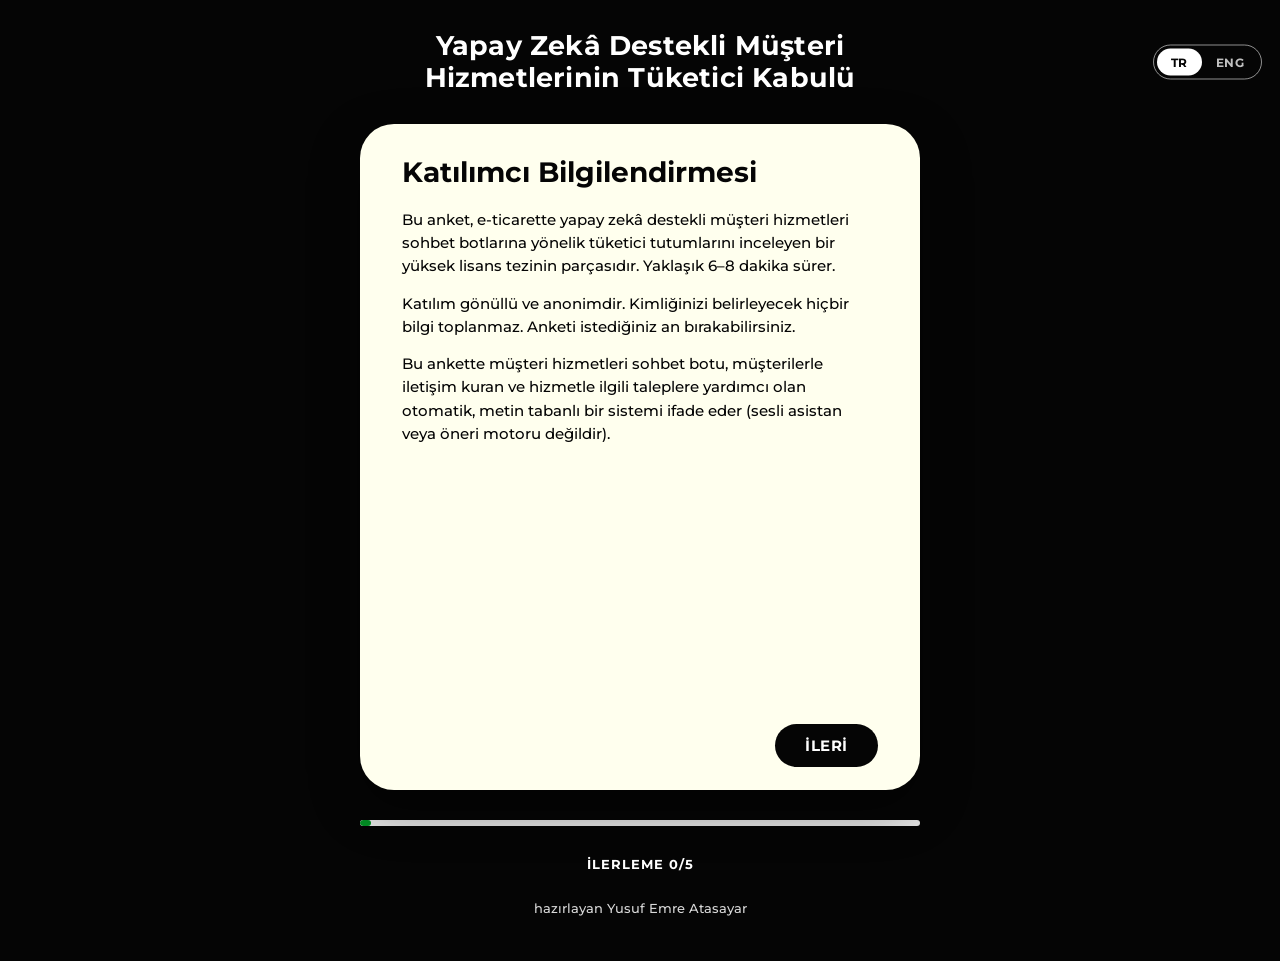
==== index.html @ 2b75aae9 "Thesis survey site: bilingual card-based survey (HTML/CSS/JS) - One question per card, Tinder-style " ====
<!DOCTYPE html>
<html lang="tr">
<head>
  <meta charset="UTF-8" />
  <meta name="viewport" content="width=device-width, initial-scale=1, viewport-fit=cover" />
  <title>Consumer Acceptance of AI-Driven Customer Service — Survey</title>
  <meta name="description" content="A Master's thesis survey on consumer acceptance of AI-driven customer-service chatbots. Anonymous, no personal data collected." />
  <meta name="robots" content="noindex" />

  <link rel="preconnect" href="https://fonts.googleapis.com" />
  <link rel="preconnect" href="https://fonts.gstatic.com" crossorigin />
  <link href="https://fonts.googleapis.com/css2?family=Montserrat:wght@400;500;600;700;800&display=swap" rel="stylesheet" />

  <link rel="stylesheet" href="styles.css" />
</head>
<body>
  <main class="app">
    <header class="head">
      <div class="lang" role="group" aria-label="Language">
        <button id="langTR" class="lang__btn" type="button">TR</button>
        <button id="langEN" class="lang__btn" type="button">ENG</button>
      </div>
      <h1 class="app__title" id="appTitle"></h1>
    </header>

    <div id="screen"><!-- card(s) injected here --></div>

    <div class="progress"><div class="progress__fill" id="progressFill"></div></div>
    <div class="footer__label" id="progressLabel"></div>
    <div class="footer__author" id="author"></div>
  </main>

  <script src="survey-data.js"></script>
  <script src="app.js"></script>
</body>
</html>
---- styles.css ----
/* =============================================================================
   Thesis Survey — styles
   Palette: page/text #050505 · green #039125 · red #E5003C · track #E5E5E5
   Per-section card colours are set inline from survey-data.js (var fallback).
   Layout: top-anchored, page scrolls; one tall card per screen (two for eval).
   ========================================================================== */

:root {
  --black: #050505;
  --card: #e9fffe;
  --green: #039125;
  --green-dark: #027a1f;
  --green-soft: #d8f3dd;
  --red: #E5003C;
  --red-soft: #ffdbe4;
  --track: #E5E5E5;
  --line: #050505;
  --muted: #5a5a5a;
  --radius-card: 34px;
  --radius-pill: 999px;
  /* one spacing value: used as the top offset AND the gap between every stacked item */
  --gap: clamp(20px, 3.3vh, 38px);
}

* { box-sizing: border-box; }

html, body {
  margin: 0; padding: 0;
  width: 100%; max-width: 100%;
  overflow-x: hidden;
  background: var(--black);
  color: var(--black);
  font-family: "Montserrat", system-ui, -apple-system, Segoe UI, Roboto, sans-serif;
  -webkit-font-smoothing: antialiased;
  -webkit-text-size-adjust: 100%;
}

/* --------------------------------------------------------------- LAYOUT */
.app {
  width: 100%;
  min-height: 100dvh;
  display: flex;
  flex-direction: column;
  align-items: center;
  gap: var(--gap);
  padding: var(--gap) 18px clamp(28px, 5vh, 48px);
}

/* header: title centred, language toggle vertically centred to it (right) */
.head {
  position: relative;
  width: 100%;
  display: flex;
  align-items: center;
  justify-content: center;
}
.app__title {
  color: #fff;
  text-align: center;
  font-weight: 700;
  font-size: clamp(18px, 2.6vw, 27px);
  line-height: 1.2;
  letter-spacing: 0.2px;
  white-space: pre-line;
  margin: 0;
  width: min(560px, 100%);
  max-width: 100%;
}

/* card host */
#screen {
  width: min(560px, 100%);
  max-width: 100%;
  min-width: 0;
  display: flex;
  justify-content: center;
}
#screen.screen--wide { width: min(960px, 100%); }

/* the card(s) */
.card {
  width: 100%;
  max-width: 100%;
  min-width: 0;
  background: var(--card);
  border-radius: var(--radius-card);
  padding: clamp(28px, 3.4vh, 40px) clamp(24px, 4vw, 42px) clamp(22px, 2.6vh, 30px);
  display: flex;
  flex-direction: column;
  min-height: clamp(520px, 74vh, 840px);
  box-shadow: 0 18px 50px rgba(0, 0, 0, 0.45);
}
.card__body { flex: 1 1 auto; min-width: 0; }

/* thanks / ended: centre content both axes inside the (tall) card */
.card--center { justify-content: center; align-items: center; text-align: center; }
.card--center .card__body { flex: 0 1 auto; width: 100%; }

/* two-card evaluation layout */
.dual { width: 100%; display: flex; gap: 20px; align-items: stretch; }
.dual > .card { flex: 1 1 0; min-width: 0; }

/* swipe animation (applied to whichever card should move) */
.swipe-anim { transition: transform .28s cubic-bezier(.4, 0, .2, 1), opacity .28s ease; will-change: transform, opacity; }
.swipe-anim.is-exit-left  { transform: translateX(-115%) rotate(-4deg); opacity: 0; }
.swipe-anim.is-exit-right { transform: translateX(115%)  rotate(4deg);  opacity: 0; }
.swipe-anim.is-enter-right { transform: translateX(70px);  opacity: 0; transition: none; }
.swipe-anim.is-enter-left  { transform: translateX(-70px); opacity: 0; transition: none; }

/* headings */
.section-eyebrow { font-weight: 600; font-size: clamp(15px, 2vw, 18px); margin: 0; }
.section-title { font-weight: 700; font-size: clamp(20px, 3vw, 28px); line-height: 1.12; margin: 2px 0 20px; }

/* intro */
.intro-body p { font-weight: 500; font-size: 15px; line-height: 1.55; margin: 0 0 14px; }

/* thanks / ended — horizontally + vertically centred */
.centered-card {
  flex: 1 1 auto;
  display: flex; flex-direction: column; align-items: center; justify-content: center;
  text-align: center; gap: 16px; padding: 20px 6px;
}
.centered-card__title { font-weight: 700; font-size: clamp(24px, 4.4vw, 36px); line-height: 1.15; white-space: pre-line; margin: 0; }
.centered-card__body { font-weight: 600; font-size: 15px; line-height: 1.5; max-width: 440px; margin: 0; }
.thanks__status { font-weight: 600; font-size: 13.5px; min-height: 18px; }
.thanks__status.ok { color: var(--green-dark); }
.thanks__status.err { color: var(--red); }

/* ----------------------------------------------------------- QUESTION */
.q { margin: 0; }
.q + .q { margin-top: 30px; }   /* spacing between grouped questions (e.g. consent) */
.q__text { font-weight: 700; font-size: clamp(15px, 2.1vw, 17px); line-height: 1.35; margin: 0 0 16px; }
.q__num { margin-right: 6px; }
.q.q--invalid .q__text { color: var(--red); }

/* Binary Yes/No pills */
.binary { display: flex; gap: 14px; flex-wrap: wrap; }
.pill {
  appearance: none; border: 2px solid var(--line); background: transparent; color: var(--black);
  font-family: inherit; font-weight: 700; font-size: 15px; letter-spacing: 0.4px;
  padding: 11px 28px; border-radius: var(--radius-pill); cursor: pointer;
  transition: background .12s, color .12s, border-color .12s, transform .05s;
}
.pill:active { transform: scale(0.96); }
.pill.is-yes.selected { background: var(--green); border-color: var(--green); color: #fff; }
.pill.is-no.selected  { background: var(--red);   border-color: var(--red);   color: #fff; }

/* Radio options */
.options { display: flex; flex-direction: column; gap: 13px; }
/* short options: aligned grid — circles line up in columns, wrap responsively */
.options.options--chips { display: grid; grid-template-columns: repeat(auto-fit, minmax(180px, 1fr)); gap: 14px 18px; }
.opt { display: inline-flex; align-items: center; gap: 11px; cursor: pointer; font-weight: 600; font-size: 15px; line-height: 1.35; padding: 2px 0; }
.options:not(.options--chips) .opt { width: 100%; }
.options--chips .opt { width: 100%; }
.opt input { position: absolute; opacity: 0; pointer-events: none; }

/* hollow dot — outline only; clearly green when selected */
.opt__dot {
  flex: 0 0 auto; width: 22px; height: 22px;
  border: 2px solid var(--line); border-radius: 50%; background: transparent;
  position: relative; transition: border-color .12s;
}
input:checked + .opt__dot { border-color: var(--green); }
input:checked + .opt__dot::after { content: ""; position: absolute; inset: 3px; border-radius: 50%; background: var(--green); }
input:focus-visible + .opt__dot { outline: 2px solid var(--green); outline-offset: 2px; }
.opt input:checked ~ .opt__label { color: var(--green-dark); font-weight: 700; }

.likert { display: flex; flex-direction: column; gap: 12px; }

/* Matrix 1–7 */
.matrix { display: flex; flex-direction: column; gap: 22px; }
.matrix__anchors { display: flex; justify-content: space-between; font-weight: 600; font-size: 12px; color: var(--muted); gap: 12px; padding: 0 2px; }
.matrix__anchors span:last-child { text-align: right; }
/* thin divider between each task for breathing room */
.matrix__row { display: flex; flex-direction: column; gap: 11px; padding-bottom: 22px; border-bottom: 1px solid rgba(5, 5, 5, 0.12); }
.matrix__row:last-child { padding-bottom: 0; border-bottom: none; }
.matrix__label { font-weight: 600; font-size: 14px; line-height: 1.3; }
.matrix__scale { display: grid; grid-template-columns: repeat(7, 1fr); gap: 6px; }
.matrix__cell { display: flex; flex-direction: column; align-items: center; gap: 5px; cursor: pointer; font-weight: 600; font-size: 11px; color: var(--muted); }
.matrix__cell input { position: absolute; opacity: 0; pointer-events: none; }
.matrix__cell .opt__dot { width: 20px; height: 20px; }
.matrix__cell input:checked ~ .matrix__num { color: var(--green-dark); font-weight: 700; }

/* Scenario chat — bot bubbles outline-only, user bubbles solid black */
.scenario__intro { font-weight: 600; font-size: 13px; line-height: 1.45; margin: -4px 0 16px; }
.chat { display: flex; flex-direction: column; gap: 9px; }
.bubble { max-width: 88%; padding: 9px 13px; border-radius: 14px; font-weight: 500; font-size: 12.5px; line-height: 1.4; }
.bubble .who { display: inline; font-weight: 700; font-size: 10px; letter-spacing: 0.5px; text-transform: uppercase; color: var(--black); }
.bubble.you .who { color: rgba(255, 255, 255, 0.85); }   /* user bubble is dark, keep label readable */
.bubble.bot { align-self: flex-start; background: transparent; border: 1.5px solid rgba(5, 5, 5, 0.45); border-bottom-left-radius: 5px; }
.bubble.you { align-self: flex-end; background: var(--black); color: #fff; border-bottom-right-radius: 5px; }

/* Nav buttons */
.nav { display: flex; justify-content: space-between; align-items: center; gap: 14px; margin-top: 18px; flex: 0 0 auto; }
.btn {
  appearance: none; border: none; background: var(--black); color: #fff;
  font-family: inherit; font-weight: 700; font-size: 15px; letter-spacing: 0.6px;
  padding: 12px 30px; border-radius: var(--radius-pill); cursor: pointer;
  transition: transform .05s, opacity .12s, background .12s;
}
.btn:active { transform: scale(0.96); }
.btn--ghost { visibility: hidden; }
.btn.is-hidden { visibility: hidden; }   /* NEXT hidden until the conversation finishes */

/* typewriter caret while the scenario types out */
.bubble__text.is-typing::after {
  content: "";
  display: inline-block;
  width: 2px;
  height: 1em;
  margin-left: 2px;
  vertical-align: -2px;
  background: currentColor;
  animation: caret-blink 1s steps(1) infinite;
}
@keyframes caret-blink { 50% { opacity: 0; } }

/* progress + footer (evenly spaced via .app gap) */
.progress { width: min(560px, 100%); height: 6px; background: var(--track); border-radius: var(--radius-pill); overflow: hidden; flex: 0 0 auto; }
.progress__fill { height: 100%; width: 0; background: var(--green); border-radius: var(--radius-pill); transition: width .35s ease; }
.footer__label { color: #fff; font-weight: 700; font-size: 13px; letter-spacing: 1px; flex: 0 0 auto; }
.footer__author { color: #fff; font-weight: 500; font-size: 12.5px; opacity: 0.85; flex: 0 0 auto; }

/* Language toggle — outline only, selected button white */
.lang {
  position: absolute; right: 0; top: 50%; transform: translateY(-50%);
  display: inline-flex; background: transparent;
  border: 1.5px solid rgba(255, 255, 255, 0.55); border-radius: var(--radius-pill); padding: 3px;
}
.lang__btn {
  appearance: none; border: none; background: transparent; cursor: pointer;
  font-family: inherit; font-weight: 700; font-size: 12px; letter-spacing: 0.5px;
  color: rgba(255, 255, 255, 0.75); padding: 6px 14px; border-radius: var(--radius-pill);
  transition: background .12s, color .12s;
}
.lang__btn.active { background: #fff; color: var(--black); }

/* Confirm modal */
.modal { position: fixed; inset: 0; z-index: 50; display: flex; align-items: center; justify-content: center; padding: 20px; background: rgba(5, 5, 5, 0.6); }
.modal__card { background: var(--card); border-radius: 28px; padding: 34px 30px; width: min(420px, 100%); text-align: center; box-shadow: 0 24px 60px rgba(0, 0, 0, 0.5); }
.modal__title { font-weight: 700; font-size: 24px; margin: 0 0 12px; }
.modal__body { font-weight: 500; font-size: 15px; line-height: 1.5; margin: 0 0 24px; color: var(--muted); }
.modal__actions { display: flex; gap: 14px; justify-content: center; flex-wrap: wrap; }

/* ---------------------------------------------- HOVER (desktop only) */
@media (hover: hover) and (pointer: fine) {
  .pill.is-yes:hover { background: var(--green-soft); border-color: var(--green); }
  .pill.is-no:hover  { background: var(--red-soft);  border-color: var(--red); }
  .pill.is-yes.selected:hover { background: var(--green); }
  .pill.is-no.selected:hover  { background: var(--red); }
  .opt:hover .opt__dot { border-color: var(--green); }
  .btn:hover { background: #1e1e1e; }
  .lang__btn:not(.active):hover { color: #fff; }
}

/* ---------------------------------------------- MOBILE */
@media (max-width: 720px) {
  .dual { flex-direction: column; }            /* conversation on top, question below */
  /* size each card to its content (don't split the column height -> no clipping) */
  .dual > .card { flex: 0 0 auto; }
  .dual > .card:first-child { min-height: 0; }  /* chat card hugs its conversation */
  #screen.screen--wide { width: min(560px, 100%); }
}
@media (max-width: 560px) {
  .head { flex-direction: column; gap: 14px; }
  .lang { position: static; transform: none; order: -1; }  /* toggle at the very top */
}
@media (max-width: 480px) {
  .card { border-radius: 26px; }
  .matrix__cell { font-size: 10px; }
  .btn { padding: 11px 22px; }
}
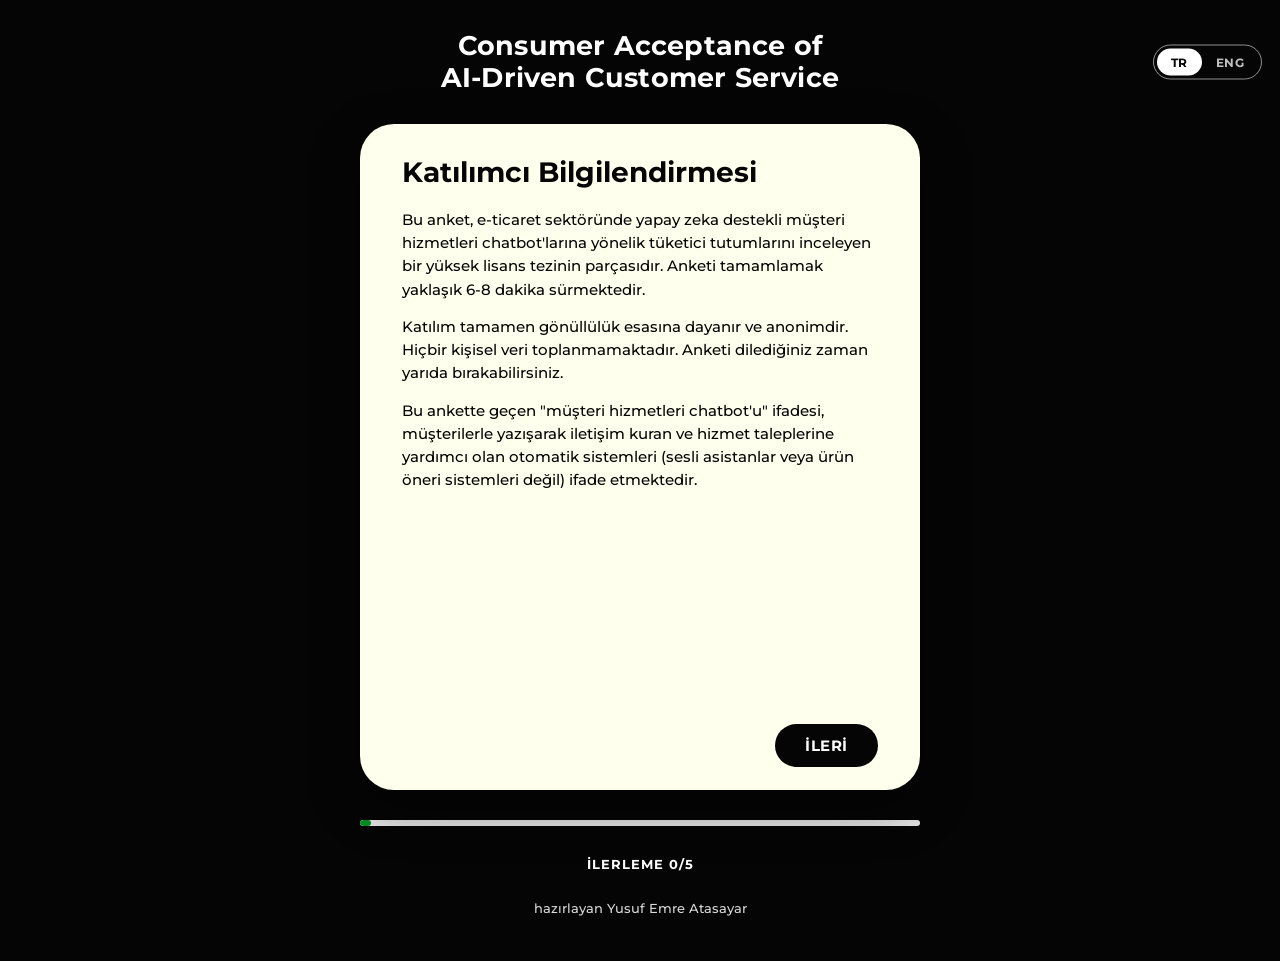
==== commit a870d7c0: "Update to final question set (26 Qs) + UI refinements - New questions/options + Turkish translations" ====
--- a/index.html
+++ b/index.html
@@ -27,7 +27,7 @@
 
     <div class="progress"><div class="progress__fill" id="progressFill"></div></div>
     <div class="footer__label" id="progressLabel"></div>
-    <div class="footer__author" id="author"></div>
+    <a class="footer__author" id="author" href="https://yemreatasayar.com/" target="_blank" rel="noopener"></a>
   </main>
 
   <script src="survey-data.js"></script>
--- a/styles.css
+++ b/styles.css
@@ -219,7 +219,7 @@
 .progress { width: min(560px, 100%); height: 6px; background: var(--track); border-radius: var(--radius-pill); overflow: hidden; flex: 0 0 auto; }
 .progress__fill { height: 100%; width: 0; background: var(--green); border-radius: var(--radius-pill); transition: width .35s ease; }
 .footer__label { color: #fff; font-weight: 700; font-size: 13px; letter-spacing: 1px; flex: 0 0 auto; }
-.footer__author { color: #fff; font-weight: 500; font-size: 12.5px; opacity: 0.85; flex: 0 0 auto; }
+.footer__author { color: #fff; font-weight: 500; font-size: 12.5px; opacity: 0.85; flex: 0 0 auto; text-decoration: none; cursor: pointer; transition: color .15s, opacity .15s; }
 
 /* Language toggle — outline only, selected button white */
 .lang {
@@ -251,6 +251,7 @@
   .opt:hover .opt__dot { border-color: var(--green); }
   .btn:hover { background: #1e1e1e; }
   .lang__btn:not(.active):hover { color: #fff; }
+  .footer__author:hover { color: #3ddc84; opacity: 1; }   /* desktop-only hover */
 }
 
 /* ---------------------------------------------- MOBILE */
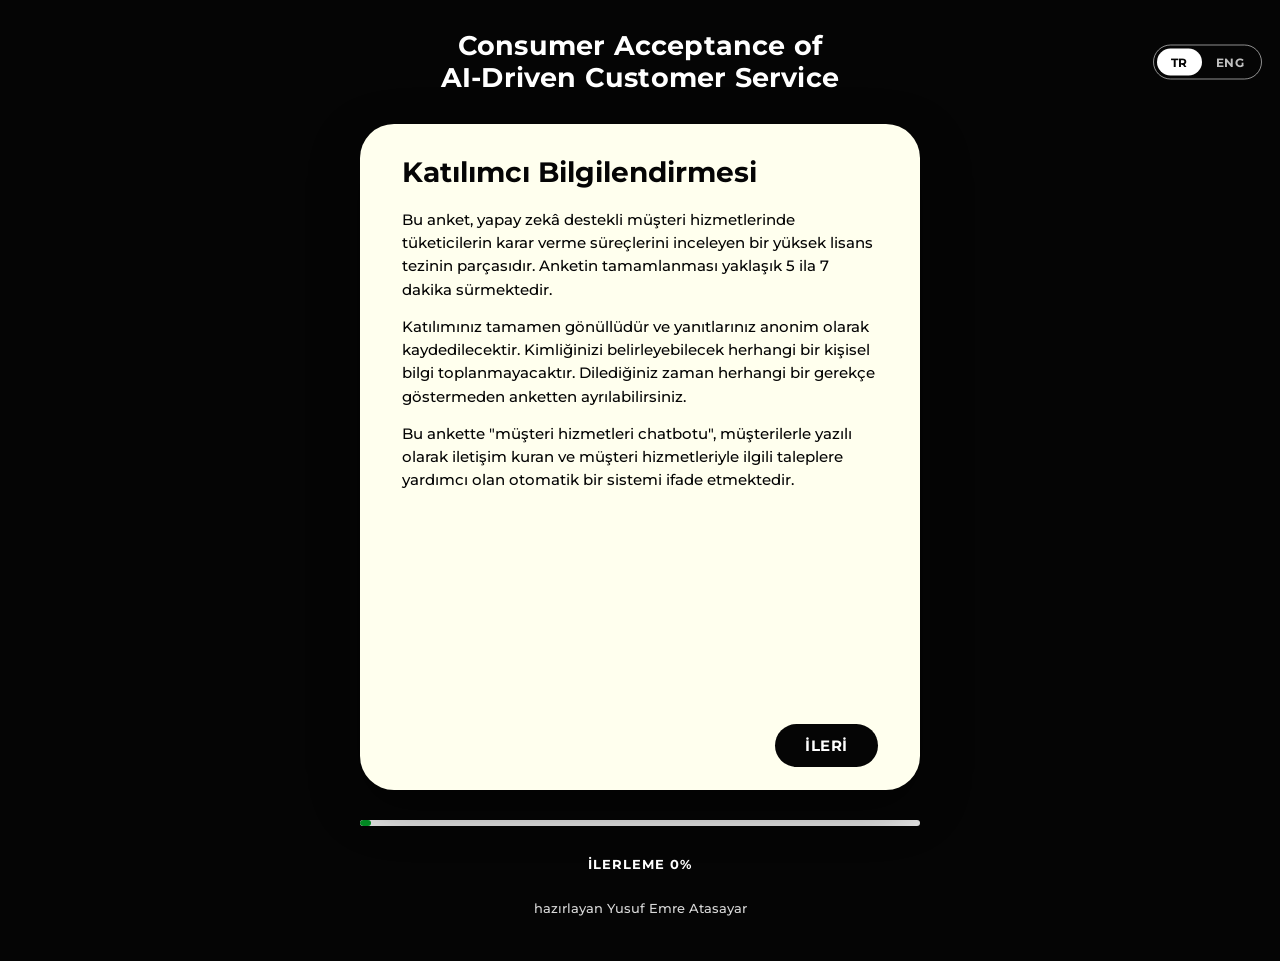
==== commit 2424994f: "Add Open Graph share card (WhatsApp/social link preview) - Add og:image (1200x630 card) + og/twitter" ====
--- a/index.html
+++ b/index.html
@@ -6,6 +6,24 @@
   <title>Consumer Acceptance of AI-Driven Customer Service — Survey</title>
   <meta name="description" content="A Master's thesis survey on consumer acceptance of AI-driven customer-service chatbots. Anonymous, no personal data collected." />
   <meta name="robots" content="noindex" />
+
+  <!-- Open Graph / WhatsApp / social link preview -->
+  <meta property="og:type" content="website" />
+  <meta property="og:url" content="https://yemreatasayar.github.io/thesis-survey/" />
+  <meta property="og:title" content="Consumer Acceptance of AI-Driven Customer Service" />
+  <meta property="og:description" content="Yapay zekâ destekli müşteri hizmetleri üzerine bir yüksek lisans tezi anketi. Katılım anonim ve gönüllü, yaklaşık 5-7 dakika sürer." />
+  <meta property="og:image" content="https://yemreatasayar.github.io/thesis-survey/og-image.jpg" />
+  <meta property="og:image:width" content="1200" />
+  <meta property="og:image:height" content="630" />
+  <meta property="og:image:type" content="image/jpeg" />
+  <meta property="og:locale" content="tr_TR" />
+  <meta name="twitter:card" content="summary_large_image" />
+  <meta name="twitter:title" content="Consumer Acceptance of AI-Driven Customer Service" />
+  <meta name="twitter:description" content="Yapay zekâ destekli müşteri hizmetleri üzerine bir tez anketi. Anonim, ~5-7 dakika." />
+  <meta name="twitter:image" content="https://yemreatasayar.github.io/thesis-survey/og-image.jpg" />
+
+  <link rel="icon" type="image/png" href="/thesis-survey/chatbot%20icon.png" />
+  <link rel="apple-touch-icon" href="/thesis-survey/chatbot%20icon.png" />
 
   <link rel="preconnect" href="https://fonts.googleapis.com" />
   <link rel="preconnect" href="https://fonts.gstatic.com" crossorigin />
--- a/styles.css
+++ b/styles.css
@@ -171,6 +171,12 @@
 .matrix { display: flex; flex-direction: column; gap: 22px; }
 .matrix__anchors { display: flex; justify-content: space-between; font-weight: 600; font-size: 12px; color: var(--muted); gap: 12px; padding: 0 2px; }
 .matrix__anchors span:last-child { text-align: right; }
+/* three reference anchors (1 / 4 / 7) — evenly spread, words may wrap */
+.matrix__anchors--triple { gap: 8px; align-items: start; }
+.matrix__anchors--triple .matrix__anchor { flex: 1 1 0; min-width: 0; line-height: 1.2; }
+.matrix__anchor--low { text-align: left; }
+.matrix__anchor--mid { text-align: center; }
+.matrix__anchor--high { text-align: right; }
 /* thin divider between each task for breathing room */
 .matrix__row { display: flex; flex-direction: column; gap: 11px; padding-bottom: 22px; border-bottom: 1px solid rgba(5, 5, 5, 0.12); }
 .matrix__row:last-child { padding-bottom: 0; border-bottom: none; }
@@ -270,4 +276,53 @@
   .card { border-radius: 26px; }
   .matrix__cell { font-size: 10px; }
   .btn { padding: 11px 22px; }
-}
+  .process { padding: 14px 16px; }
+}
+
+/* ---------------------------------------------- SCENARIO + COMPREHENSION GATE */
+/* the scenario is now the main reading content (no chatbot conversation) */
+.scenario__intro { margin: -4px 0 14px; }
+.scenario__intro p { font-weight: 500; font-size: 14.5px; line-height: 1.5; margin: 0 0 11px; }
+.scenario__intro p:last-child { margin-bottom: 0; }
+.scenario__note { font-weight: 700; font-size: 13.5px; line-height: 1.45; margin: 0 0 16px; }
+
+/* condition-specific "How the service process works" panel */
+.process { border: 2px solid var(--line); border-radius: 18px; padding: 16px 18px; background: rgba(255, 255, 255, 0.4); }
+/* when the process IS its own card (scenario dual layout) drop the box */
+.process--bare { border: none; padding: 0; background: transparent; }
+.dual__process .process__heading { font-size: clamp(16px, 2.4vw, 19px); margin-bottom: 14px; }
+.dual__process .process__steps li,
+.dual__process .process__summary,
+.dual__process .process__lead { font-size: 14px; }
+.process__heading { font-weight: 700; font-size: 15px; margin: 0 0 10px; }
+.process__lead { font-weight: 600; font-size: 13.5px; margin: 0 0 8px; }
+.process__steps { margin: 0 0 12px; padding-left: 20px; }
+.process__steps li { font-weight: 500; font-size: 13.5px; line-height: 1.45; margin: 0 0 6px; }
+.process__summary { font-weight: 700; font-size: 13.5px; line-height: 1.4; margin: 0 0 10px; }
+.process__arrow { font-weight: 600; font-size: 13px; line-height: 1.4; margin: 0; padding: 9px 12px; border-radius: 12px; background: var(--green-soft); color: var(--green-dark); }
+
+/* collapsible "Review the service process" */
+.review { margin: 0 0 18px; border: 1.5px solid rgba(5, 5, 5, 0.35); border-radius: 14px; padding: 0 14px; }
+.review[open] { padding-bottom: 14px; }
+.review__summary { cursor: pointer; font-weight: 700; font-size: 13.5px; padding: 11px 2px; list-style: none; }
+.review__summary::-webkit-details-marker { display: none; }
+.review__summary::before { content: "▸ "; }
+.review[open] .review__summary::before { content: "▾ "; }
+.review .process { margin-top: 4px; }
+
+/* correction message after an incorrect comprehension answer */
+.correction { border-left: 4px solid var(--red); background: var(--red-soft); border-radius: 12px; padding: 13px 16px; margin: 0 0 18px; }
+.correction__heading { font-weight: 700; font-size: 14.5px; margin: 0 0 8px; }
+.correction p { font-weight: 500; font-size: 13.5px; line-height: 1.5; margin: 0 0 8px; }
+.correction p:last-child { margin-bottom: 0; }
+
+/* final-confirmation checkbox */
+.confirm-box { display: flex; align-items: flex-start; gap: 11px; cursor: pointer; font-weight: 600; font-size: 14px; line-height: 1.4; padding: 4px 0; }
+.confirm-box input { position: absolute; opacity: 0; width: 0; height: 0; }
+.confirm-box .opt__dot { flex: 0 0 auto; border-radius: 6px; margin-top: 1px; }
+.confirm-box input:checked ~ .opt__dot { background: var(--green); border-color: var(--green); }
+.confirm-box.q--invalid .opt__dot { border-color: var(--red); }
+
+/* "Other" / self-describe free-text field */
+.other-text { display: block; width: 100%; margin-top: 10px; padding: 10px 12px; font: inherit; font-size: 14px; font-weight: 500; border: 2px solid var(--line); border-radius: 12px; background: transparent; }
+.other-text.is-hidden { display: none; }
